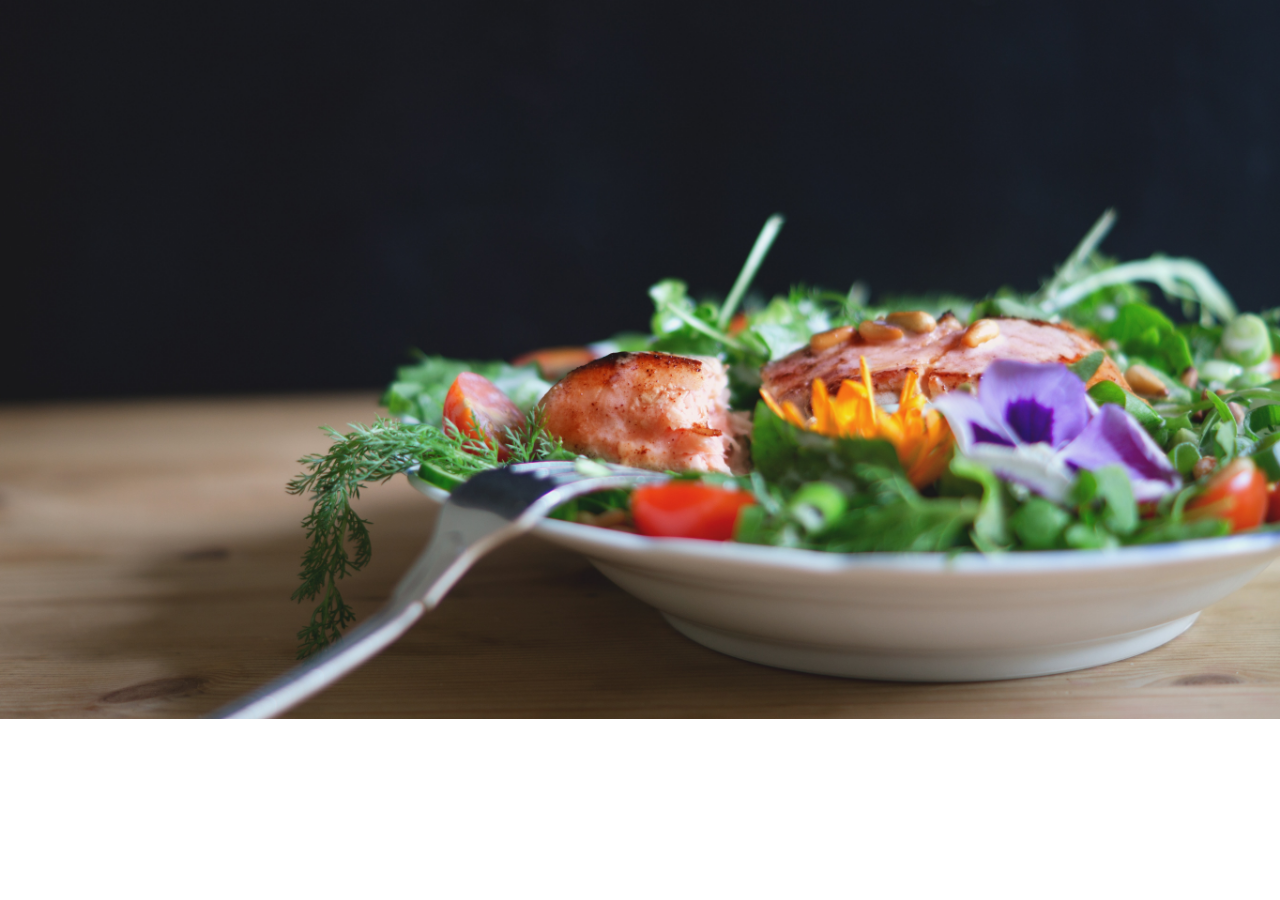
==== index/index.html @ 81f65cd8 "2 commit" ====
<!DOCTYPE html>
<html>
<head>
	<link rel="stylesheet" type="text/css" href="index.css">
	<meta charset="utf-8">
	<title>Kotegro Food</title>
</head>
<body>

<!-- HEADER -->

	<div class="header">
		<div class="topb-bar">
			<div class="container">
				
			</div>
		</div>
	</div>

<!-- END HEADER -->

<!-- INTRO -->

	<div class="intro">
		<img src="../images/intro.jpg">
	</div>

<!-- END INTRO -->

</body>
</html>
---- index/index.css ----
html, body {
	padding: 0;
	margin: 0;
	font-family: Montserrat;
}

.container {
	width: 1000px;
	height: auto;
	margin: 0 auto 0 auto;
	padding: 0;
}




/* HEADER */

.navigation {
	background-color: #f8f8f8;
	height: 85px;
	width: 100%;
}


/* END HEADER */

/* INTRO */

.intro {
	margin: 0 auto 0 auto;
	padding: 0;
}

.intro img {
	margin: 0 auto 0 auto;
	padding: 0;
	width: 100%;
}

/* END INTRO */
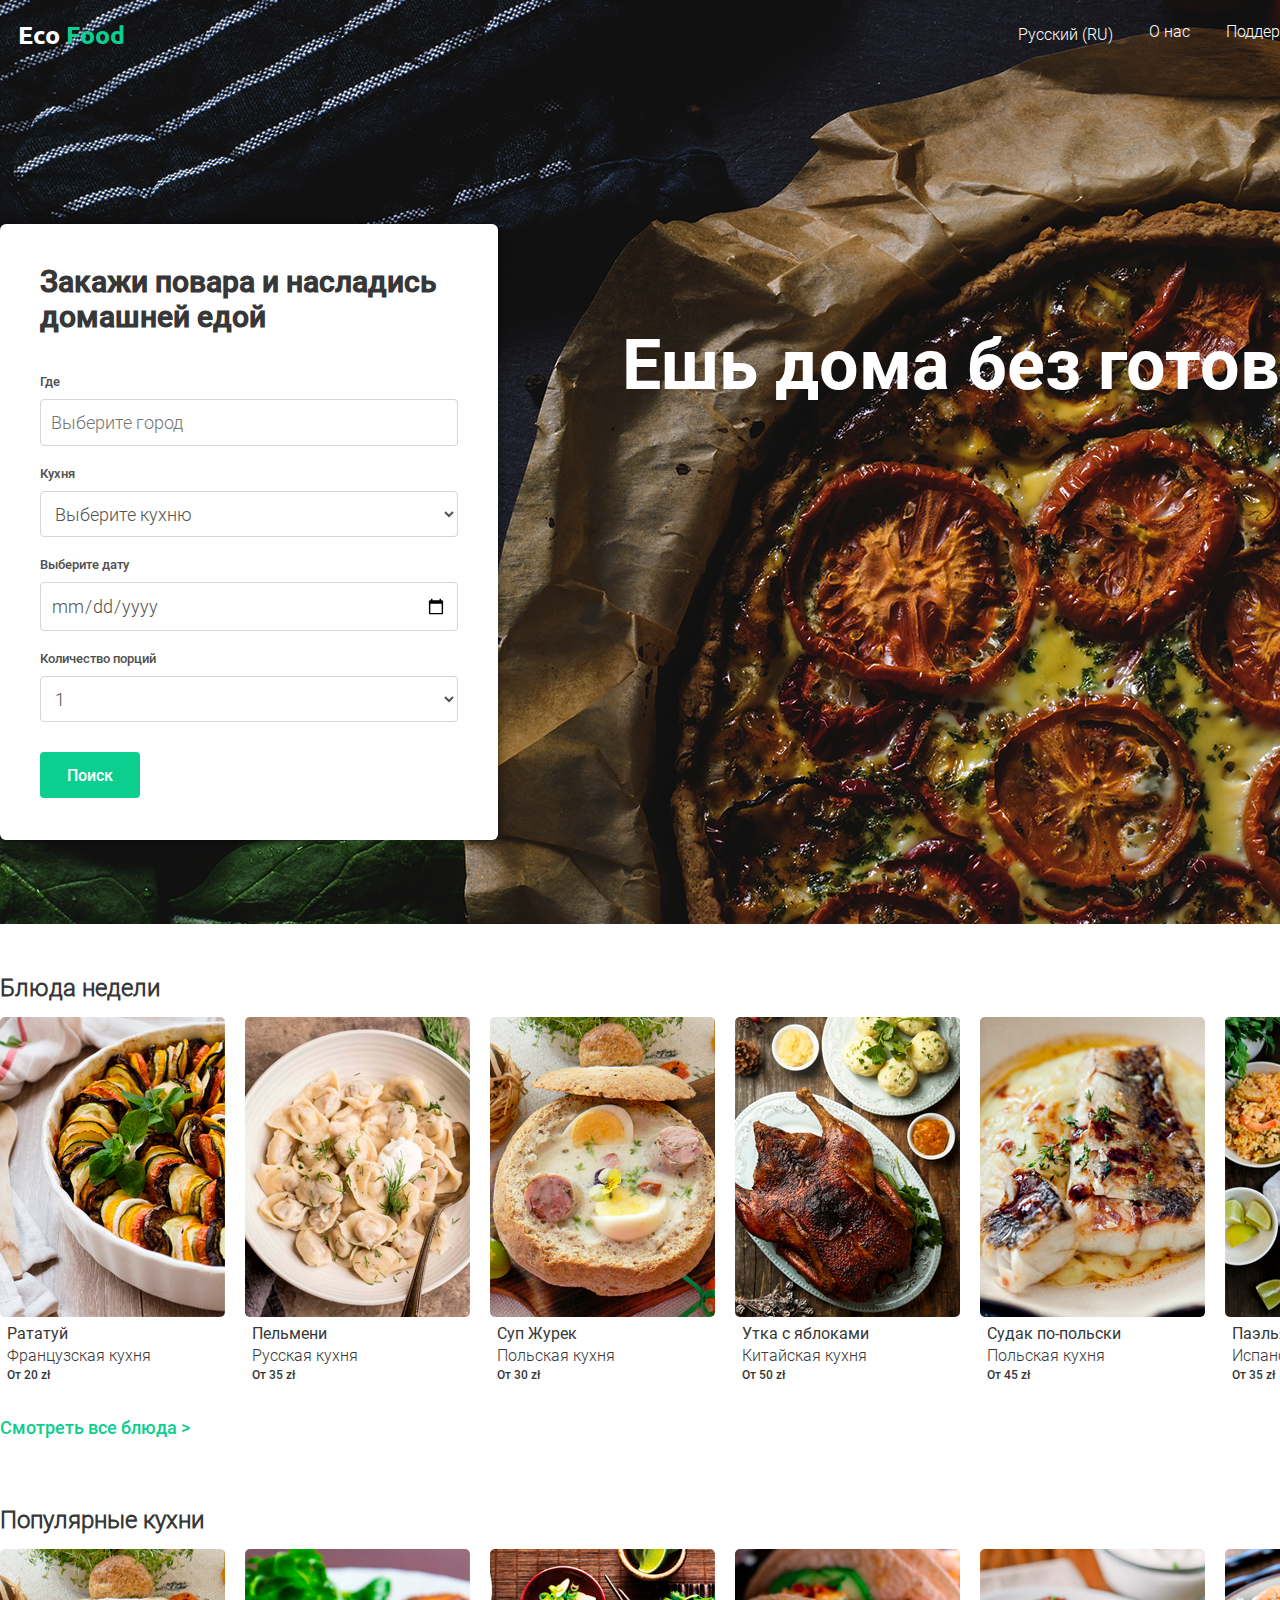
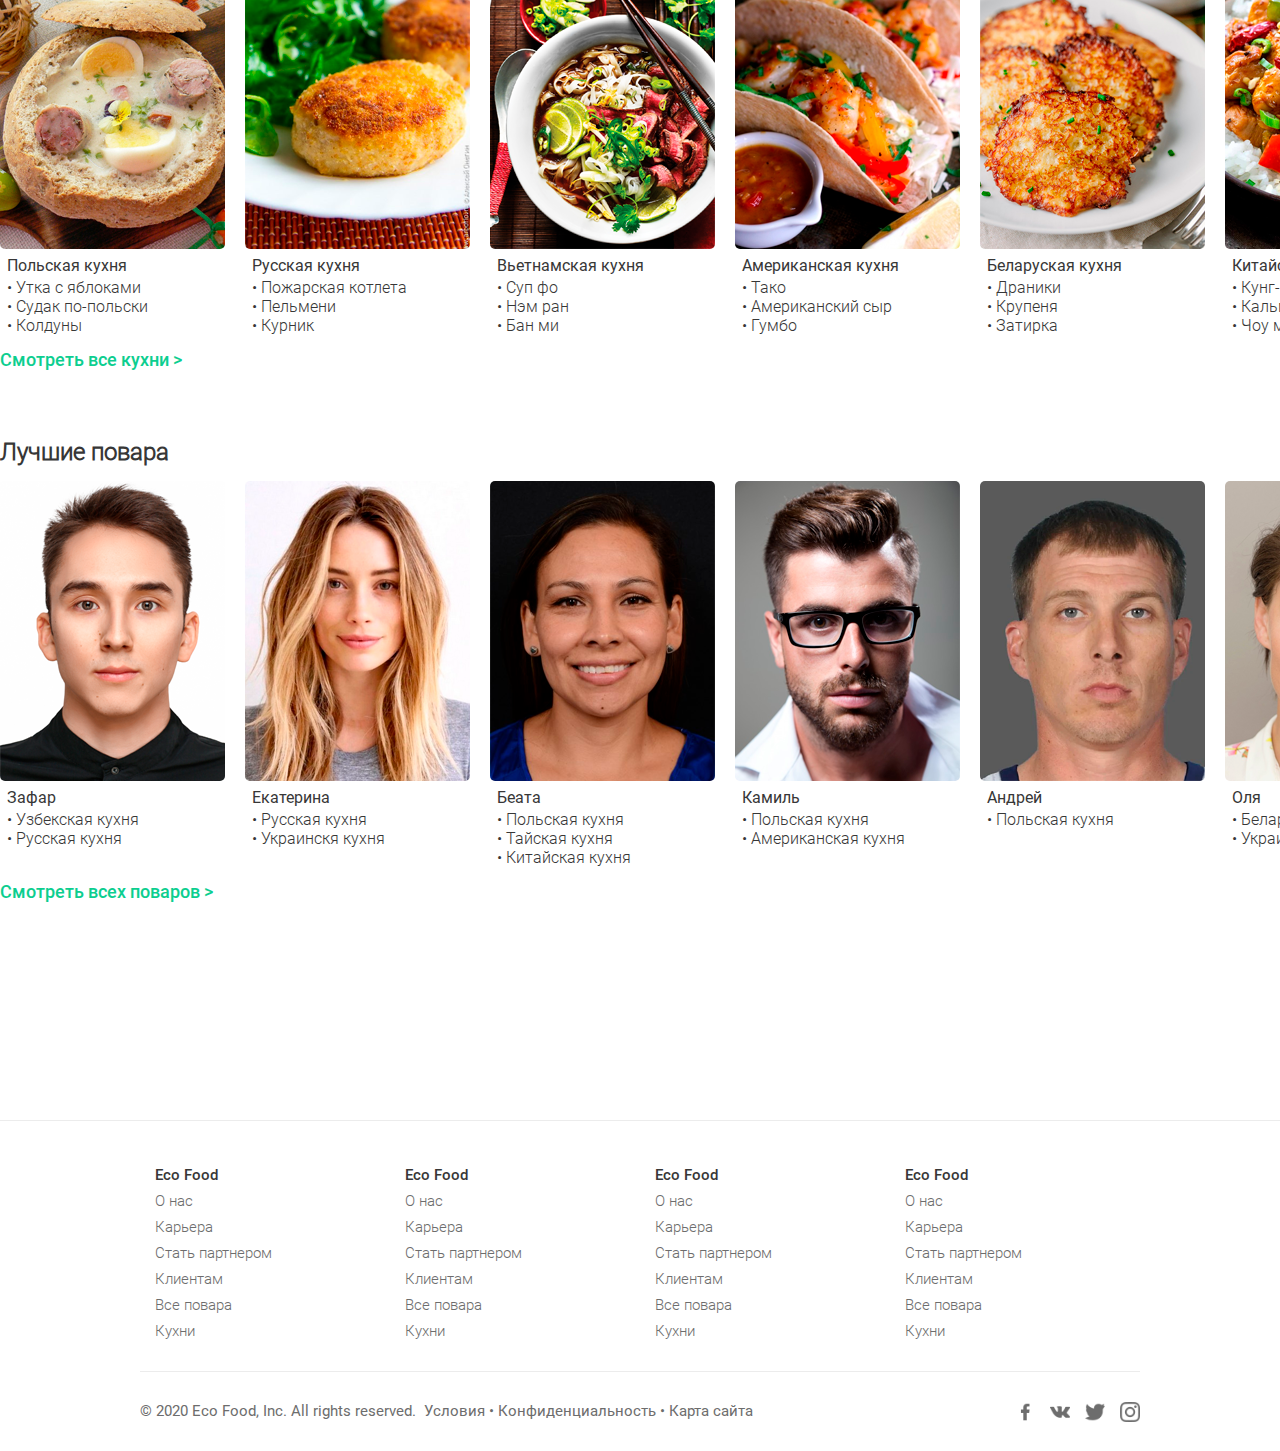
==== commit 1fc97485: "bla-bla-bla" ====
--- a/index/index.html
+++ b/index/index.html
@@ -2,30 +2,441 @@
 <html>
 <head>
 	<link rel="stylesheet" type="text/css" href="index.css">
+	<link href="https://fonts.googleapis.com/css?family=Ubuntu&display=swap" rel="stylesheet">
+	<link rel="shortcut icon" href="../images/favicon.ico" type="image/x-icon">
 	<meta charset="utf-8">
-	<title>Kotegro Food</title>
+	<title>Eco Food</title>
 </head>
 <body>
 
-<!-- HEADER -->
-
-	<div class="header">
-		<div class="topb-bar">
-			<div class="container">
-				
+
+	<div class="intro"></div>
+	<div class="container">
+		<div class="nav">
+			<h2 class="logo"><a href="../index/index.html"><span class="logo-1">Eco</span> <span class="logo-2">Food</span></a></h2>
+			<h4><a href="#openModalLogIn">Войти</a></h4>
+			<h4><a href="#openModalSingUp">Зарегистрироваться</a></h4>
+			<h4><a href="../contact/contact.html">Поддержка</a></h4>
+			<h4><a href="../ubout-us/about-us/html">О нас</a></h4>
+			<div class="dropdown">
+			    <a href="#" class="dropbtn">Русский (RU)</a>
+			    <div class="dropdown-content">
+			    <a href="about-us.html">Polski (PL)</a>
+			    </div>
 			</div>
 		</div>
 	</div>
 
-<!-- END HEADER -->
-
-<!-- INTRO -->
-
-	<div class="intro">
-		<img src="../images/intro.jpg">
+	<div id="openModalSingUp" class="modal">
+      <div class="modal-dialog">
+        <div class="modal-content">
+          <div class="modal-header">
+            <h3 class="modal-title">Зарегистрируйтесь по электронной почте</h3>
+            <a href="#close" title="Close" class="close">×</a>
+          </div>
+          <div class="modal-body">
+            <form>
+            	<div class="modal-form">
+            		<input class="e-mail" type="email" name="login" placeholder="Электронный адресс">
+            		<input class="name" type="text" name="name" placeholder="Имя">
+            		<input class="surname" type="text" name="surname"  placeholder="Фамилия">
+            		<input class="password" type="password" name="password" placeholder="Придумайте пароль">
+            		<p class="mailing">Eco Food будет отправлять вам по электронной почте эксклюзивные предложения, идеи, акции и обновления правил. Вы можете отказаться от них в настройках аккаунта или непосредственно в маркетинговом уведомлении.</p>
+            		<label class="form-checkbox">
+					    <input type="checkbox" checked="checked">
+					    <span class="checkmark"></span>
+					</label>
+					<p class="checkbox-text">Я не хочу получать рекламные сообщения от Eco Food.</p>
+            		<a href="#"><p><input class="submit" type="submit" value="Регистрация"></p></a>
+            		<p class="registration-login">У вас уже есть аккаунт?&nbsp;&nbsp;<span><a href="#openModalLogIn">Войти</a></span></p>
+            	</div>
+            </form>
+          </div>
+        </div>
+      </div>
+    </div>
+
+  <script>
+    document.addEventListener("DOMContentLoaded", function () {
+      var scrollbar = document.body.clientWidth - window.innerWidth + 'px';
+      console.log(scrollbar);
+      document.querySelector('[href="#openModalSingUp"]').addEventListener('click', function () {
+        document.body.style.overflow = 'hidden';
+        document.querySelector('#openModalSingUp').style.marginLeft = scrollbar;
+      });
+      document.querySelector('[href="#close"]').addEventListener('click', function () {
+        document.body.style.overflow = 'visible';
+        document.querySelector('#openModalSingUp').style.marginLeft = '0px';
+      });
+    });
+
+    document.addEventListener('click', function (e) {
+  if (location.hash === '#openModalSingUp') {
+    if (!e.target.closest('.modal-dialog')) {
+      location.hash = '#close';
+    }
+  }
+});
+  </script>
+
+
+  <div id="openModalLogIn" class="modal">
+      <div class="modal-dialog">
+        <div class="modal-content">
+          <div class="modal-header">
+            <h3 class="modal-title">Войдите с помощью электронной почты</h3>
+            <a href="#close" title="Close" class="close">×</a>
+          </div>
+          <div class="modal-body">
+            <form>
+            	<div class="modal-form">
+            		<input class="e-mail" type="email" name="login" placeholder="Электронный адресс">
+            		<input class="password" type="password" name="password" placeholder="Пароль">
+            		<label class="form-checkbox">
+					    <input type="checkbox" checked="checked">
+					    <span class="checkmark"></span>
+					</label>
+					<p class="checkbox-text">Запомнить меня</p>
+            		<a href="#"><p><input class="submit" type="submit" value="Войти"></p></a>
+            		<p class="registration-login">У вас нет аккаунта?&nbsp;&nbsp;<span><a href="#openModalSingUp">Зарегистрироваться</a></span></p>
+            	</div>
+            </form>
+          </div>
+        </div>
+      </div>
+    </div>
+
+  <script>
+    document.addEventListener("DOMContentLoaded", function () {
+      var scrollbar = document.body.clientWidth - window.innerWidth + 'px';
+      console.log(scrollbar);
+      document.querySelector('[href="#openModalLogIn"]').addEventListener('click', function () {
+        document.body.style.overflow = 'hidden';
+        document.querySelector('#openModalLogIn').style.marginLeft = scrollbar;
+      });
+      document.querySelector('[href="#close"]').addEventListener('click', function () {
+        document.body.style.overflow = 'visible';
+        document.querySelector('#openModalLogIn').style.marginLeft = '0px';
+      });
+    });
+
+    document.addEventListener('click', function (e) {
+  if (location.hash === '#openModalLogIn') {
+    if (!e.target.closest('.modal-dialog')) {
+      location.hash = '#close';
+    }
+  }
+});
+  </script>
+	
+	<div class="container-2">
+		<div class="search">
+			<div class="search-title">
+				<h2>Закажи повара и насладись домашней едой</h2>
+				<form>
+					<div class="search-form">
+						<p>Где</p>
+						<input class="where" type="text" placeholder="Выберите город">
+						<p>Кухня</p>
+						<select class="kitchen">
+							<option>Выберите кухню</option>
+						    <option>Абхазская</option>
+						    <option>Австралийская</option>
+						    <option>Австрийская</option>
+						    <option>Азербаджанская</option>
+						    <option>Алтайская</option>
+						    <option>Американская</option>
+						    <option>Английская</option>
+						    <option>Арабская</option>
+						    <option>Аргентийская</option>
+						    <option>Армянская</option>
+						    <option>Афганская</option>
+						    <option>Башкирская</option>
+						    <option>Беларуская</option>
+						    <option>Бельгийская</option>
+						    <option>Болгарская</option>
+						    <option>Бразильская</option>
+						    <option>Бурятская</option>
+						    <option>Венгерская</option>
+						    <option>Венесуэльская</option>
+						    <option>Вьетнамская</option>
+						    <option>Греческая</option>
+						    <option>Грузинская</option>
+						    <option>Датская</option>
+						    <option>Еврейская</option>
+						    <option>Египетская</option>
+						    <option>Израильская</option>
+						    <option>Индийская</option>
+						    <option>Индонезийская</option>
+						    <option>Иранская</option>
+						    <option>Ипландская</option>
+						    <option>Исландская</option>
+						    <option>Испанская</option>
+						    <option>Итальянская</option>
+						    <option>Казахская</option>
+						    <option>Калмыцкая</option>
+						    <option>Кипрская</option>
+						    <option>Киргизская</option>
+						    <option>Китайская</option>
+						    <option>Корейская</option>
+						    <option>Крымско-татарская</option>
+						    <option>Латышская</option>
+						    <option>Литовская</option>
+						    <option>Мальтийская</option>
+						    <option>Мексиканская</option>
+						    <option>Молдавская</option>
+						    <option>Монгольская</option>
+						    <option>Немецкая</option>
+						    <option>Нидерландская</option>
+						    <option>Новозеландская</option>
+						    <option>Норвежская</option>
+						    <option>Польская</option>
+						    <option>Португальская</option>
+						    <option>Румынская</option>
+						    <option>Русская</option>
+						    <option>Сербская</option>
+						    <option>Словацкая</option>
+						    <option>Словенская</option>
+						    <option>Таджикская</option>
+						    <option>Татарская</option>
+						    <option>Тувинская</option>
+						    <option>Турецкаая</option>
+						    <option>Узбекская</option>
+						    <option>Уйгурская</option>
+						    <option>Украинская</option>
+						    <option>Финская</option>
+						    <option>Французская</option>
+						    <option>Чешская</option>
+						    <option>Чувашская</option>
+						    <option>шведская</option>
+						    <option>Швейцарская</option>
+						    <option>Эстонская</option>
+						    <option>Якутская</option>
+						    <option>Японская</option>
+						</select>
+						<p>Выберите дату</p>
+						<input class="date" type="date" name="calendar">
+						<p>Количество порций</p>
+						<select class="number">
+					        <option value="1">1</option>
+					        <option value="2">2</option>
+					        <option value="3">3</option>
+					        <option value="4">4</option>
+					        <option value="5">5</option>
+					        <option value="6">6</option>
+					        <option value="7">7</option>
+					        <option value="8">8</option>
+					        <option value="9">9</option>
+					        <option value="10+">10+</option>
+					    </select>
+					    <a href="index.html"><p><input class="submit" type="submit" value="Поиск"></p></a>
+					</div>
+				</form>
+			</div>
+		</div>
+		<div class="title">
+			<h1><a href="index.html">Ешь дома без готовки!</a></h1>
+		</div>
+
+
+		<div class="top-dishes">
+			<h2>Блюда недели</h2>
+			<a href="index.html">
+				<div class="dish-1">
+					<img src="../images/top-dishes/ratatouille.png">
+					<p class="dish-title">Рататуй</p>
+					<p class="dish-list">Французская кухня</p>
+					<h4>От 20 zł</h4>
+				</div>
+			</a>
+			<a href="index.html">
+				<div class="dish-2">
+					<img src="../images/top-dishes/dumplings.png">
+					<p class="dish-title">Пельмени</p>
+					<p class="dish-list">Русская кухня</p>
+					<h4>От 35 zł</h4>
+				</div>
+			</a>
+			<a href="index.html">
+				<div class="dish-3">
+					<img src="../images/top-dishes/zurek.png">
+					<p class="dish-title">Суп Журек</p>
+					<p class="dish-list">Польская кухня</p>
+					<h4>От 30 zł</h4>
+				</div>
+			</a>
+			<a href="index.html">
+				<div class="dish-4">
+					<img src="../images/top-dishes/duck-with-apples.png">
+					<p class="dish-title">Утка с яблоками</p>
+					<p class="dish-list">Китайская кухня</p>
+					<h4>От 50 zł</h4>
+				</div>
+			</a>
+			<a href="index.html">
+				<div class="dish-5">
+					<img src="../images/top-dishes/zander-in-polish.png">
+					<p class="dish-title">Судак по-польски</p>
+					<p class="dish-list">Польская кухня</p>
+					<h4>От 45 zł</h4>
+				</div>
+			</a>
+			<a href="index.html">
+				<div class="dish-6">
+					<img src="../images/top-dishes/paella.png">
+					<p class="dish-title">Паэлья</p>
+					<p class="dish-list">Испанская кухня</p>
+					<h4>От 35 zł</h4>
+				</div>
+			</a>
+			<a href="index.html"><h3>Смотреть все блюда <span>&gt;</span></h3></a>
+		</div>
+
+
+		<div class="popular-cuisines">
+			<h2>Популярные кухни</h2>
+			<a href="index.html">
+				<div class="polish-kitchen">
+					<img src="../images/popular-cuisines/zurek.png">
+					<p class="kitchen-title">Польская кухня</p>
+					<p class="kitchen-list">&bull; Утка с яблоками<br>&bull; Судак по-польски<br>&bull; Колдуны</p>
+				</div>
+			</a>
+			<a href="index.html">
+				<div class="russian-kitchen">
+					<img src="../images/popular-cuisines/kotleta.png">
+					<p class="kitchen-title">Русская кухня</p>
+					<p class="kitchen-list">&bull; Пожарская котлета<br>&bull; Пельмени<br>&bull; Курник</p>
+				</div>
+			</a>
+			<a href="index.html">
+				<div class="vietnamese-kitchen">
+					<img src="../images/popular-cuisines/pho.png">
+					<p class="kitchen-title">Вьетнамская кухня</p>
+					<p class="kitchen-list">&bull; Суп фо<br>&bull; Нэм ран<br>&bull; Бан ми</p>
+				</div>
+			</a>
+			<a href="index.html">
+				<div class="amerikan-kitchen">
+					<img src="../images/popular-cuisines/taco.png">
+					<p class="kitchen-title">Американская кухня</p>
+					<p class="kitchen-list">&bull; Тако<br>&bull; Американский сыр<br>&bull; Гумбо</p>
+				</div>
+			</a>
+			<a href="index.html">
+				<div class="belarusian-kitchen">
+					<img src="../images/popular-cuisines/draniki.png">
+					<p class="kitchen-title">Беларуская кухня</p>
+					<p class="kitchen-list">&bull; Драники<br>&bull; Крупеня<br>&bull; Затирка</p>
+				</div>
+			</a>
+			<a href="index.html">
+				<div class="chinese-kitchen">
+					<img src="../images/popular-cuisines/kung-pao.png">
+					<p class="kitchen-title">Китайская кухня</p>
+					<p class="kitchen-list">&bull; Кунг-Пао<br>&bull; Кальмары по-китайски<br>&bull; Чоу мейн</p>
+				</div>
+			</a>
+			<a href="index.html"><h3>Смотреть все кухни <span>&gt;</span></h3></a>
+		</div>
+
+		<div class="top-cooks">
+			<h2>Лучшие повара</h2>
+			<a href="index.html">
+				<div class="zafar">
+					<img src="../images/top-cooks/zafar.png">
+					<p class="cooks-title">Зафар</p>
+					<p class="cooks-list">&bull; Узбекская кухня<br>&bull; Русская кухня<br></p>
+				</div>
+			</a>
+			<a href="index.html">
+				<div class="katarzyna">
+					<img src="../images/top-cooks/katarzyna.png">
+					<p class="cooks-title">Екатерина</p>
+					<p class="cooks-list">&bull; Русская кухня<br>&bull; Украинскя кухня<br></p>
+				</div>
+			</a>
+			<a href="index.html">
+				<div class="beata">
+					<img src="../images/top-cooks/beata.png">
+					<p class="cooks-title">Беата</p>
+					<p class="cooks-list">&bull; Польская кухня<br>&bull; Тайская кухня<br>&bull; Китайская кухня</p>
+				</div>
+			</a>
+			<a href="index.html">
+				<div class="kamil">
+					<img src="../images/top-cooks/kamil.png">
+					<p class="cooks-title">Камиль</p>
+					<p class="cooks-list">&bull; Польская кухня<br>&bull; Американская кухня<br></p>
+				</div>
+			</a>
+			<a href="index.html">
+				<div class="andrzej">
+					<img src="../images/top-cooks/andrzej.png">
+					<p class="cooks-title">Андрей</p>
+					<p class="cooks-list">&bull; Польская кухня</p>
+				</div>
+			</a>
+			<a href="index.html">
+				<div class="ola">
+					<img src="../images/top-cooks/ola.png">
+					<p class="cooks-title">Оля</p>
+					<p class="cooks-list">&bull; Беларуская кухня<br>&bull; Украинская кухня</p>
+				</div>
+			</a>
+			<a href="index.html"><h3>Смотреть всех поваров <span>&gt;</span></h3></a>
+		</div>
+
 	</div>
 
-<!-- END INTRO -->
+		<div class="footer">
+			<div class="container-3">
+				<div class="footer-1">
+					<h3>Eco Food</h3>
+					<a href="index.html"><p>О нас</p></a>
+					<a href="index.html"><p>Карьера</p></a>
+					<a href="index.html"><p>Стать партнером</p></a>
+					<a href="index.html"><p>Клиентам</p></a>
+					<a href="index.html"><p>Все повара</p></a>
+					<a href="index.html"><p>Кухни</p></a>
+				</div>
+				<div class="footer-2">
+					<h3>Eco Food</h3>
+					<a href="index.html"><p>О нас</p></a>
+					<a href="index.html"><p>Карьера</p></a>
+					<a href="index.html"><p>Стать партнером</p></a>
+					<a href="index.html"><p>Клиентам</p></a>
+					<a href="index.html"><p>Все повара</p></a>
+					<a href="index.html"><p>Кухни</p></a>
+				</div>
+				<div class="footer-3">
+					<h3>Eco Food</h3>
+					<a href="index.html"><p>О нас</p></a>
+					<a href="index.html"><p>Карьера</p></a>
+					<a href="index.html"><p>Стать партнером</p></a>
+					<a href="index.html"><p>Клиентам</p></a>
+					<a href="index.html"><p>Все повара</p></a>
+					<a href="index.html"><p>Кухни</p></a>
+				</div>
+				<div class="footer-4">
+					<h3>Eco Food</h3>
+					<a href="index.html"><p>О нас</p></a>
+					<a href="index.html"><p>Карьера</p></a>
+					<a href="index.html"><p>Стать партнером</p></a>
+					<a href="index.html"><p>Клиентам</p></a>
+					<a href="index.html"><p>Все повара</p></a>
+					<a href="index.html"><p>Кухни</p></a>
+				</div>
+				<div class="footer-border"></div>
+				<div class="footer-bottom">
+					<h4>&copy; 2020 Eco Food, Inc. All rights reserved.&nbsp;&nbsp;<a href="index.html">Условия</a> &bull; <a href="index.html">Конфиденциальность</a> &bull; <a href="index.html">Карта сайта</a></h4>
+					<a href="https://www.instagram.com/" target="_blank"><img src="../images/social-media/instagram.png"></a>
+					<a href="https://www.twitter.com/" target="_blank"><img src="../images/social-media/twitter.png"></a>
+					<a href="https://www.vk.com/" target="_blank"><img src="../images/social-media/vk.png"></a>
+					<a href="https://www.facebook.com/" target="_blank"><img src="../images/social-media/facebook.png"></a>
+				</div>
+			</div>
+		</div>
 
 </body>
 </html>--- a/index/index.css
+++ b/index/index.css
@@ -1,41 +1,1250 @@
+@font-face {
+    font-family: Roboto-Black;
+    src: url(../fonts/Roboto/Roboto-Black.ttf); 
+}
+
+@font-face {
+	font-family: Roboto-BlackItalic;
+    src: url(../fonts/Roboto/Roboto-BlackItalic.ttf);
+}
+
+@font-face {
+	font-family: Roboto-Bold;
+    src: url(../fonts/Roboto/Roboto-Bold.ttf);
+}
+
+@font-face {
+}
+
+@font-face {
+	font-family: Roboto-BoldItalic;
+    src: url(../fonts/Roboto/Roboto-BoldItalic.ttf);
+}
+
+@font-face {
+	font-family: Roboto-Italic;
+    src: url(../fonts/Roboto/Roboto-Italic.ttf);
+}
+
+@font-face {
+	font-family: Roboto-Light;
+    src: url(../fonts/Roboto/Roboto-Light.ttf);
+}
+
+@font-face {
+	font-family: Roboto-LightItalic;
+    src: url(../fonts/Roboto/Roboto-LightItalic.ttf);
+}
+
+@font-face {
+	font-family: Roboto-Medium;
+    src: url(../fonts/Roboto/Roboto-Medium.ttf);
+}
+
+@font-face {
+	font-family: Roboto-MediumItalic;
+    src: url(../fonts/Roboto/Roboto-MediumItalic.ttf);
+}
+
+@font-face {
+	font-family: Roboto-Regular;
+    src: url(../fonts/Roboto/Roboto-Regular.ttf);
+}
+
+@font-face {
+	font-family: Roboto-Thin;
+    src: url(../fonts/Roboto/Roboto-Thin.ttf);
+}
+
+@font-face {
+	font-family: Roboto-ThinItalic;
+    src: url(../fonts/Roboto/Roboto-ThinItalic.ttf);
+}
+
+
+
 html, body {
 	padding: 0;
 	margin: 0;
-	font-family: Montserrat;
+	font-family: Roboto-Light;
 }
 
 .container {
+	width: 1600px;
+	height: auto;
+	margin: 0 auto 0 auto;
+	padding: 0;
+}
+
+.container-2 {
+	width: 1450px;
+	height: auto;
+	margin: 0 auto 0 auto;
+	padding: 0;
+}
+
+.container-3 {
 	width: 1000px;
 	height: auto;
 	margin: 0 auto 0 auto;
 	padding: 0;
 }
 
-
-
-
-/* HEADER */
-
-.navigation {
-	background-color: #f8f8f8;
-	height: 85px;
+.intro {
 	width: 100%;
-}
-
-
-/* END HEADER */
-
-/* INTRO */
-
-.intro {
+	height: 924px;
+	padding: 0;
+	background-image: url(../images/intro/intro.png);
+	background-repeat: no-repeat;
 	margin: 0 auto 0 auto;
-	padding: 0;
-}
-
-.intro img {
-	margin: 0 auto 0 auto;
+}
+
+.nav {
+	padding: 0 0px 0 0px;
+	width: 1600px;
+	float: left;
+	margin: -924px 0 0 0;
+	height: 80px;
+}
+
+.nav h4 {
+	color: #fff;
+	padding: 22px 18px 22px 18px;
+	margin: 0;
+	float: right;
+	font-weight: 100;
+	font-size: 16px;
+}
+
+.nav .logo {
+	padding: 18px 18px 18px 18px;
+	margin: 0;
+	float: left;
+	color: #fff;
+	font-family: 'Ubuntu', sans-serif;
+	font-size: 25px;
+}
+
+.nav .logo-2 {
+	color: #0cce8f;
+}
+
+.nav h4 a {
+	text-decoration: none;
+	color: #fff;
+}
+
+.nav h4 a:hover {
+	border-bottom: 1px solid #fff;
+	padding-bottom: 20px;
+	margin-bottom: 100%;
+}
+
+.nav h2 a {
+	text-decoration: none;
+	color: #fff;
+}
+
+.dropdown {
+	margin: 0;
+    float: right;
+    margin: 25px 0 0 0;
+}
+
+.dropbtn {
+    color: #fff;
+    padding: 0;
+    font-size: 16px;
+    cursor: pointer;
+    font-family: Roboto-Light;
+    text-decoration: none;
+	margin: 25px 18px 20px 18px;
+}
+
+.dropdown-content {
+    display: none;
+    background-color: #fff;
+    margin: 12px 0 0 -43px;
+    min-width: 160px;
+    box-shadow: 0px 8px 16px 0px rgba(0,0,0,0.2);
+    z-index: 1;
+    position: absolute;
+    border-radius: 10px;
+}
+
+.dropdown-content a {
+    color: #373737;
+    padding: 12px 16px;
+    text-decoration: none;
+    display: block;
+    text-align: center;
+}
+
+.dropdown-content a:hover {
+	background-color: #fff;
+    border-radius: 10px;
+    text-decoration: underline;
+}
+
+.dropdown:hover .dropdown-content {
+	display: block;
+}
+
+.dropdown:hover .dropbtn {
+	padding: 0 0 20px 0;
+}
+
+/* свойства модального окна по умолчанию */
+.modal {
+  position: fixed;
+  /* фиксированное положение */
+  top: 0;
+  right: 0;
+  bottom: 0;
+  left: 0;
+  background: rgba(0, 0, 0, 0.8);
+  /* цвет фона */
+  z-index: 1050;
+  opacity: 0;
+  /* по умолчанию модальное окно прозрачно */
+  transition: opacity 400ms ease-in;
+  /* анимация перехода */
+  pointer-events: none;
+  /* элемент невидим для событий мыши */
+  margin: 200px 0 0 0 0;
+}
+
+/* при отображении модального окно */
+.modal:target {
+  opacity: 1;
+  pointer-events: auto;
+  overflow-y: auto;
+}
+
+/* ширина модального окна и его отступы от экрана */
+.modal-dialog {
+  position: relative;
+  width: auto;
+}
+
+@media (min-width: 400px) {
+  .modal-dialog {
+    max-width: 560px;
+    margin: 30px auto;
+  }
+}
+
+/* свойства для блока, содержащего контент модального окна */
+#openModalSingUp .modal-content {
+   position: relative;
+   display: flex;
+   -webkit-box-orient: vertical;
+   -webkit-box-direction: normal;
+   flex-direction: column;
+   background-color: #fff;
+   background-clip: padding-box;
+   outline: 0;
+   margin: 130px 0 0 0;
+  height: 660px;
+}
+
+@media (min-width: 768px) {
+  .modal-content {
+    -webkit-box-shadow: 0 5px 15px rgba(0, 0, 0, .5);
+    box-shadow: 0 5px 15px rgba(0, 0, 0, .5);
+  }
+}
+
+/* свойства для заголовка модального окна */
+.modal-header {
+  justify-content: space-between;
+  padding: 15px;
+}
+
+.modal-title {
+  margin: 25px 0 0 0;
+  line-height: 2.5;
+  font-size: 15px;
+  font-family: Roboto-Light;
+  font-weight: 600;
+  text-align: center;
+  color: #4d4d4d;
+}
+
+/* свойства для кнопки "Закрыть" */
+.close {
+  float: right;
+  font-family: Roboto-Light;
+  font-size: 36px;
+  font-weight: 100;
+  line-height: 0;
+  color: #000;
+  text-shadow: 0 1px 0 #fff;
+  opacity: .5;
+  text-decoration: none;
+  position: absolute;
+  margin: -53px 0 0px 508px;
+}
+
+/* свойства для кнопки "Закрыть" при нахождении её в фокусе или наведении */
+.close:focus,
+.close:hover {
+  color: #000;
+  text-decoration: none;
+  cursor: pointer;
+  opacity: .75;
+}
+
+/* свойства для блока, содержащего основное содержимое окна */
+.modal-body {
+  height: 537px;
+  width: 500px;
+  margin: 0 auto;
+  border-top: 1px solid #ececec;
+}
+
+
+.modal-form .e-mail {
+  font-family: Roboto-Light;
+  width: 478px;
+  padding: 0 10px 0 10px;
+  margin: 30px 0 0 0;
+  background: #fff;
+  line-height: 40px;
+  border: 1px solid #d0d0d0;
+  border-radius: 4px;
+  font-size: 16px;
+  color: #535353;
+}
+
+.modal-form .password {
+  font-family: Roboto-Light;
+  width: 478px;
+  padding: 0 10px 0 10px;
+  margin: 20px 0 0 0;
+  background: #fff;
+  line-height: 40px;
+  border: 1px solid #d0d0d0;
+  border-radius: 4px;
+  font-size: 16px;
+  color: #535353;
+}
+
+.modal-form .name {
+  font-family: Roboto-Light;
+  width: 478px;
+  padding: 0 10px 0 10px;
+  margin: 20px 0 0 0;
+  background: #fff;
+  line-height: 40px;
+  border: 1px solid #d0d0d0;
+  border-radius: 4px;
+  font-size: 16px;
+  color: #535353;
+}
+
+.modal-form .surname {
+  font-family: Roboto-Light;
+  width: 478px;
+  padding: 0 10px 0 10px;
+  margin: 20px 0 0 0;
+  background: #fff;
+  line-height: 40px;
+  border: 1px solid #d0d0d0;
+  border-radius: 4px;
+  font-size: 16px;
+  color: #535353;
+}
+
+::-moz-placeholder {
+  color: black;
+}
+
+#openModalSingUp .modal-form input:focus {
+  border: 1px solid #0cce8f;
+}
+
+#openModalSingUp .submit {
+  font-family: Roboto-Medium;
+  display: block;
+  height: 46px;
+  width: 499px;
+  padding: 0;
+  margin: 30px 0 0 0;
+  background-color: #0cce8f;
+  border: 0px;
+  border-radius: 4px;
+  color: #fff;
+  float: left;
+  font-size: 16px;
+  cursor: pointer;
+}
+
+.mailing {
+  padding: 0;
+  margin: 20px 0 0 0;
+  float: left;
+  color: #373737;
+  font-family: Roboto-Light;
+  font-size: 14px;
+}
+
+/* The container */
+#openModalSingUp .form-checkbox {
+  display: block;
+  position: relative;
+  padding-left: 35px;
+  margin-bottom: 12px;
+  cursor: pointer;
+  font-size: 22px;
+  -webkit-user-select: none;
+  -moz-user-select: none;
+  -ms-user-select: none;
+  user-select: none;
+}
+
+/* Hide the browser's default checkbox */
+#openModalSingUp .form-checkbox input {
+  position: absolute;
+  opacity: 0;
+  cursor: pointer;
+  height: 0;
+  width: 0;
+}
+
+/* Create a custom checkbox */
+#openModalSingUp .checkmark {
+  position: absolute;
+  top: 0;
+  left: 0;
+  height: 20px;
+  width: 20px;
+  border: 1px solid #d0d0d0;
+  margin: 110px 0 0 0;
+  border-radius: 4px;
+}
+
+/* On mouse-over, add a grey background color */
+#openModalSingUp .form-checkbox:hover input ~ .checkmark {
+  background-color: #eee;
+}
+
+/* When the checkbox is checked, add a blue background */
+#openModalSingUp .form-checkbox input:checked ~ .checkmark {
+  background-color: #0cce8f;
+  border: none;
+}
+
+/* Create the checkmark/indicator (hidden when not checked) */
+#openModalSingUp .checkmark:after {
+  content: "";
+  position: absolute;
+  display: none;
+}
+
+/* Show the checkmark when checked */
+#openModalSingUp .form-checkbox input:checked ~ .checkmark:after {
+  display: block;
+}
+
+/* Style the checkmark/indicator */
+#openModalSingUp .form-checkbox .checkmark:after {
+  left: 7px;
+  top: 3px;
+  width: 3px;
+  height: 9px;
+  border: solid white;
+  border-width: 0 3px 3px 0;
+  -webkit-transform: rotate(45deg);
+  -ms-transform: rotate(45deg);
+  transform: rotate(45deg);
+}
+
+.checkbox-text {
+  padding: 0;
+  margin: 24px 0 0 30px;
+  float: left;
+  color: #373737;
+  font-family: Roboto-Light;
+  font-size: 14px;
+}
+
+.registration-login {
+  padding: 15px 0 0 0;
+  margin: 34px 0 0 0;
+  float: left;
+  color: #373737;
+  font-family: Roboto-Light;
+  font-weight: 100;
+  font-size: 16px;
+  border-top: solid 1px #ececec;
+  width: 100%;
+}
+
+.registration-login span a {
+  font-family: Roboto-Medium;
+  color: #0cb780;
+  text-decoration: none;
+}
+
+/* свойства модального окна по умолчанию */
+.modal {
+  position: fixed;
+  /* фиксированное положение */
+  top: 0;
+  right: 0;
+  bottom: 0;
+  left: 0;
+  background: rgba(0, 0, 0, 0.8);
+  /* цвет фона */
+  z-index: 1050;
+  opacity: 0;
+  /* по умолчанию модальное окно прозрачно */
+  transition: opacity 400ms ease-in;
+  /* анимация перехода */
+  pointer-events: none;
+  /* элемент невидим для событий мыши */
+  margin: 200px 0 0 0 0;
+}
+
+/* при отображении модального окно */
+.modal:target {
+  opacity: 1;
+  pointer-events: auto;
+  overflow-y: auto;
+}
+
+/* ширина модального окна и его отступы от экрана */
+.modal-dialog {
+  position: relative;
+  width: auto;
+}
+
+@media (min-width: 400px) {
+  .modal-dialog {
+  max-width: 560px;
+  margin: 30px auto;
+  }
+}
+
+/* свойства для блока, содержащего контент модального окна */
+
+#openModalLogIn .modal-content {
+  position: relative;
+  display: flex;
+  -webkit-box-orient: vertical;
+  -webkit-box-direction: normal;
+  flex-direction: column;
+  background-color: #fff;
+  background-clip: padding-box;
+  outline: 0;
+  margin: 220px 0 0 0;
+  height: 470px;
+}
+
+@media (min-width: 768px) {
+  .modal-content {
+    -webkit-box-shadow: 0 5px 15px rgba(0, 0, 0, .5);
+    box-shadow: 0 5px 15px rgba(0, 0, 0, .5);
+  }
+}
+
+/* свойства для заголовка модального окна */
+.modal-header {
+  justify-content: space-between;
+  padding: 15px;
+}
+
+.modal-title {
+  margin: 25px 0 0 0;
+  line-height: 2.5;
+  font-size: 15px;
+  font-family: Roboto-Light;
+  font-weight: 600;
+  text-align: center;
+  color: #4d4d4d;
+}
+
+/* свойства для кнопки "Закрыть" */
+.close {
+  float: right;
+  font-family: Roboto-Light;
+  font-size: 36px;
+  font-weight: 100;
+  line-height: 0;
+  color: #000;
+  text-shadow: 0 1px 0 #fff;
+  opacity: .5;
+  text-decoration: none;
+  position: absolute;
+  margin: -53px 0 0px 508px;
+}
+
+/* свойства для кнопки "Закрыть" при нахождении её в фокусе или наведении */
+.close:focus,
+.close:hover {
+  color: #000;
+  text-decoration: none;
+  cursor: pointer;
+  opacity: .75;
+}
+
+/* свойства для блока, содержащего основное содержимое окна */
+.modal-body {
+  height: 537px;
+  width: 500px;
+  margin: 0 auto;
+  border-top: 1px solid #ececec;
+}
+
+
+.modal-form .e-mail {
+  font-family: Roboto-Light;
+  width: 478px;
+  padding: 0 10px 0 10px;
+  margin: 30px 0 0 0;
+  background: #fff;
+  line-height: 40px;
+  border: 1px solid #d0d0d0;
+  border-radius: 4px;
+  font-size: 16px;
+  color: #535353;
+}
+
+.modal-form .password {
+  font-family: Roboto-Light;
+  width: 478px;
+  padding: 0 10px 0 10px;
+  margin: 20px 0 0 0;
+  background: #fff;
+  line-height: 40px;
+  border: 1px solid #d0d0d0;
+  border-radius: 4px;
+  font-size: 16px;
+  color: #535353;
+}
+
+.modal-form .name {
+  font-family: Roboto-Light;
+  width: 478px;
+  padding: 0 10px 0 10px;
+  margin: 20px 0 0 0;
+  background: #fff;
+  line-height: 40px;
+  border: 1px solid #d0d0d0;
+  border-radius: 4px;
+  font-size: 16px;
+  color: #535353;
+}
+
+.modal-form .surname {
+  font-family: Roboto-Light;
+  width: 478px;
+  padding: 0 10px 0 10px;
+  margin: 20px 0 0 0;
+  background: #fff;
+  line-height: 40px;
+  border: 1px solid #d0d0d0;
+  border-radius: 4px;
+  font-size: 16px;
+  color: #535353;
+}
+
+::-moz-placeholder {
+  color: black;
+}
+
+#openModalLogIn .modal-form input:focus {
+  border: 1px solid #0cce8f;
+}
+
+#openModalLogIn .submit {
+  font-family: Roboto-Medium;
+  display: block;
+  height: 46px;
+  width: 499px;
+  padding: 0;
+  margin: 30px 0 0 0;
+  background-color: #0cce8f;
+  border: 0px;
+  border-radius: 4px;
+  color: #fff;
+  float: left;
+  font-size: 16px;
+  cursor: pointer;
+}
+
+.mailing {
+  padding: 0;
+  margin: 20px 0 0 0;
+  float: left;
+  color: #373737;
+  font-family: Roboto-Light;
+  font-size: 14px;
+}
+
+/* The container */
+#openModalLogIn .form-checkbox {
+  display: block;
+  position: relative;
+  padding-left: 35px;
+  margin-bottom: 12px;
+  cursor: pointer;
+  font-size: 22px;
+  -webkit-user-select: none;
+  -moz-user-select: none;
+  -ms-user-select: none;
+  user-select: none;
+}
+
+/* Hide the browser's default checkbox */
+#openModalLogIn .form-checkbox input {
+  position: absolute;
+  opacity: 0;
+  cursor: pointer;
+  height: 0;
+  width: 0;
+}
+
+/* Create a custom checkbox */
+#openModalLogIn .checkmark {
+  position: absolute;
+  top: 0;
+  left: 0;
+  height: 20px;
+  width: 20px;
+  border: 1px solid #d0d0d0;
+  margin: 34px 0 0 0;
+  border-radius: 4px;
+}
+
+/* On mouse-over, add a grey background color */
+#openModalLogIn .form-checkbox:hover input ~ .checkmark {
+  background-color: #eee;
+}
+
+/* When the checkbox is checked, add a blue background */
+#openModalLogIn .form-checkbox input:checked ~ .checkmark {
+  background-color: #0cce8f;
+  border: none;
+}
+
+/* Create the checkmark/indicator (hidden when not checked) */
+#openModalLogIn .checkmark:after {
+  content: "";
+  position: absolute;
+  display: none;
+}
+
+/* Show the checkmark when checked */
+#openModalLogIn .form-checkbox input:checked ~ .checkmark:after {
+  display: block;
+}
+
+/* Style the checkmark/indicator */
+#openModalLogIn .form-checkbox .checkmark:after {
+  left: 7px;
+  top: 3px;
+  width: 3px;
+  height: 9px;
+  border: solid white;
+  border-width: 0 3px 3px 0;
+  -webkit-transform: rotate(45deg);
+  -ms-transform: rotate(45deg);
+  transform: rotate(45deg);
+}
+
+.checkbox-text {
+  padding: 0;
+  margin: 24px 0 0 30px;
+  float: left;
+  color: #373737;
+  font-family: Roboto-Light;
+  font-size: 14px;
+}
+
+.registration-login {
+  padding: 15px 0 0 0;
+  margin: 34px 0 0 0;
+  float: left;
+  color: #373737;
+  font-family: Roboto-Light;
+  font-weight: 100;
+  font-size: 16px;
+  border-top: solid 1px #ececec;
+  width: 100%;
+}
+
+.registration-login span a {
+  font-family: Roboto-Medium;
+  color: #0cb780;
+  text-decoration: none;
+}
+
+/*  content  */
+
+.search {
+	width: 498px;
+	height: 616px;
+	margin: -750px 0 0 0;
+	padding: 0;
+	float: left;
+	background-color: #fff;
+	border-radius: 6px;
+	box-shadow: 0 0 10px rgba(0,0,0,0.5);
+	font-family: Roboto-Medium;
+}
+
+.title {
+	width: 900px;
+	height: 285px;
+	margin: -750px 0 0 0;
+	padding: 0;
+	float: right;
+}
+
+.title h1 {
+	color: #fff;
+	text-align: center;
+	font-weight: 900;
+	font-size: 70px;
+	padding: 0;
+	margin: 100px 0 100px 0;
+	font-family: Roboto-Bold;
+}
+
+.title h1 a {
+	text-decoration: none;
+	color: #fff;
+}
+
+.search-title {
 	padding: 0;
 	width: 100%;
-}
-
-/* END INTRO */+	height: 20%;
+}
+
+.search-title h2 {
+	padding: 40px 40px 40px 40px;
+	margin: 0;
+	color: #373737;
+	font-size: 30px;
+}
+
+.search select option {
+	font-family: Roboto-Light !important;
+}
+
+.search-form p {
+	padding: 0;
+	margin: 0 0 10px 40px;
+	color: #4f4f4f;
+	font-size: 13px;
+	font-family: Roboto-Medium;
+}
+
+.search-form .where {
+	font-family: Roboto-Light;
+    display: block;
+    width: 396px;
+    padding: 0 10px 0 10px;
+    margin: 0 16px 20px 40px;
+    background: #fff;
+    line-height: 45px;
+    border: 1px solid #d5d5d5;
+    border-radius: 4px;
+    font-size: 18px;
+    color: #535353;
+}
+
+.search-form .kitchen {
+	font-family: Roboto-Light;
+    display: block;
+    height: 46px;
+	width: 418px;
+	padding: 0 10px 0 10px;
+	margin: 0 16px 20px 40px;
+	background: #fff;
+	line-height: 45px;
+	border: 1px solid #d5d5d5;
+	border-radius: 4px;
+	font-size: 18px;
+	color: #535353;
+	cursor: pointer;
+}
+
+.search-form .date {
+	font-family: Roboto-Light;
+    display: block;
+	width: 396px;
+	padding: 0 10px 0 10px;
+	margin: 0 16px 20px 40px;
+	background: #fff;
+	line-height: 45px;
+	border: 1px solid #d5d5d5;
+	border-radius: 4px;
+	font-size: 18px;
+	color: #535353;
+	cursor: pointer;
+}
+
+.search-form .number {
+	font-family: Roboto-Light;
+    display: block;
+    height: 46px;
+	width: 418px;
+	padding: 0 10px 0 10px;
+	margin: 0 16px 20px 40px;
+	background: #fff;
+	line-height: 45px;
+	border: 1px solid #d5d5d5;
+	border-radius: 4px;
+	font-size: 18px;
+	color: #535353;
+	cursor: pointer;
+}
+
+.submit {
+	font-family: Roboto-Medium;
+	display: block;
+	height: 46px;
+	width: 100px;
+	padding: 0;
+	margin: 10px 0 0 0;
+	background-color: #0cce8f;
+	border: 0px;
+	border-radius: 4px;
+	color: #fff;
+	float: left;
+	font-size: 16px;
+	cursor: pointer;
+}
+
+.search-form input:focus,
+.search-form select:focus {
+  border: 1px solid #0cce8f;
+}
+
+
+/*  top-dishes  */
+
+
+.top-dishes {
+	padding: 0;
+	margin: 50px 0 100px 0;
+	width: 100%;
+	height: 432px;
+}
+
+.top-dishes a {
+	color: #373737;
+}
+
+.top-dishes a h3 {
+	text-decoration: none;
+	color: #0cce8f;
+	margin: 8px 0 0 0;
+	padding: 0;
+	font-size: 18px;
+	font-weight: 100;
+	float: left;
+	font-family: Roboto-Medium;
+}
+
+.top-dishes h2 {
+	color: #373737;
+	padding: 0;
+	margin: 0 0 15px 0;
+	font-size: 24px; 
+}
+
+.top-dishes h4 {
+	padding: 0;
+	margin: 3px 0 0 7px;
+	font-family: Roboto-Medium;
+	font-weight: 100;
+	color: #373737;
+	font-size: 12px;
+}
+
+.dish-1,
+.dish-2,
+.dish-3,
+.dish-4,
+.dish-5 {
+	padding: 0;
+	margin: 0 20px 0 0;
+	width: 225px;
+	height: 392px;
+	float: left;
+}
+
+.dish-6 {
+	padding: 0;
+	width: 225px;
+	height: 392px;
+	float: left;
+}
+
+.dish-1 img, 
+.dish-2 img,
+.dish-3 img,
+.dish-4 img,
+.dish-5 img,
+.dish-6 img {
+	border-radius: 5px;
+	padding: 0;
+	margin: 0;
+}
+
+.dish-title {
+	padding: 0;
+	margin: 3px 0 0 7px;
+	font-family: Roboto-Regular;
+	font-weight: 100;
+}
+
+.dish-list {
+	padding: 0;
+	margin: 3px 0 0 7px;
+	font-family: Roboto-Light;
+	font-weight: 100;
+}
+
+
+
+/*  popular-cuisines  */
+
+
+.popular-cuisines {
+	padding: 0;
+	margin: 50px 0 100px 0;
+	width: 100%;
+	height: 432px;
+}
+
+.popular-cuisines a {
+	color: #373737;
+}
+
+.popular-cuisines a h3 {
+	text-decoration: none;
+	color: #0cce8f;
+	margin: 8px 0 0 0;
+	padding: 0;
+	font-size: 18px;
+	font-weight: 100;
+	float: left;
+	font-family: Roboto-Medium;
+}
+
+.popular-cuisines h2 {
+	color: #373737;
+	padding: 0;
+	margin: 0 0 15px 0;
+	font-size: 24px; 
+}
+
+.polish-kitchen, 
+.russian-kitchen,
+.vietnamese-kitchen,
+.amerikan-kitchen,
+.belarusian-kitchen {
+	padding: 0;
+	margin: 0 20px 0 0;
+	width: 225px;
+	height: 392px;
+	float: left;
+}
+
+.chinese-kitchen {
+	padding: 0;
+	width: 225px;
+	height: 392px;
+	float: left;
+}
+
+.polish-kitchen img, 
+.russian-kitchen img,
+.vietnamese-kitchen img,
+.amerikan-kitchen img,
+.belarusian-kitchen img,
+.chinese-kitchen img {
+	border-radius: 5px;
+	padding: 0;
+	margin: 0;
+}
+
+.kitchen-title {
+	padding: 0;
+	margin: 3px 0 0 7px;
+	font-family: Roboto-Regular;
+	font-weight: 100;
+}
+
+.kitchen-list {
+	padding: 0;
+	margin: 3px 0 0 7px;
+	font-family: Roboto-Light;
+	font-weight: 100;
+}
+
+
+
+/*  top-cooks  */
+
+
+.top-cooks {
+	padding: 0;
+	margin: 50px 0 100px 0;
+	width: 100%;
+	height: 432px;
+}
+
+.top-cooks a {
+	color: #373737;
+}
+
+.top-cooks a h3 {
+	text-decoration: none;
+	color: #0cce8f;
+	margin: 8px 0 0 0;
+	padding: 0;
+	font-size: 18px;
+	font-weight: 100;
+	float: left;
+	font-family: Roboto-Medium;
+}
+
+.top-cooks h2 {
+	color: #373737;
+	padding: 0;
+	margin: 0 0 15px 0;
+	font-size: 24px;
+}
+
+.zafar,
+.katarzyna,
+.beata,
+.kamil,
+.andrzej {
+	padding: 0;
+	margin: 0 20px 0 0;
+	width: 225px;
+	height: 392px;
+	float: left;
+}
+
+.ola {
+	padding: 0;
+	width: 225px;
+	height: 392px;
+	float: left;
+}
+
+.zafar img,
+.katarzyna img,
+.beata img,
+.kamil img,
+.andrzej img, 
+.ola img {
+	border-radius: 5px;
+	padding: 0;
+	margin: 0;
+}
+
+.cooks-title {
+	padding: 0;
+	margin: 3px 0 0 7px;
+	font-family: Roboto-Regular;
+	font-weight: 100;
+}
+
+.cooks-list {
+	padding: 0;
+	margin: 3px 0 0 7px;
+	font-family: Roboto-Light;
+	font-weight: 100;
+}
+
+
+
+/*  footer  */
+
+
+.footer {
+	padding: 0;
+	margin: 150px 0 0 0;
+	float: left;
+	width: 100%;
+	height: 330px;
+	border-top: 1px solid #ececec;
+}
+
+.footer-1,
+.footer-2,
+.footer-3,
+.footer-4 {
+	padding: 0;
+	margin: 30px 0 0 0;
+	width: 250px;
+	height: 220px;
+	float: left;
+}
+
+.footer h3 {
+	padding: 0;
+	margin: 15px 0 0 15px;
+	color: #373737;
+	font-size: 15px;
+	font-family: Roboto-Medium;
+	font-weight: 100;
+}
+
+.footer p {
+	padding: 0;
+	margin: 8px 0 0 15px;
+	color: #6d6d6d;
+	font-size: 15px;
+	font-family: Roboto-Light;
+}
+
+.footer a {
+	text-decoration: none;
+	color: #373737;
+}
+
+.footer a:hover {
+	text-decoration: underline;
+	color: #6d6d6d;
+}
+
+.footer-border {
+	width: 100%;
+	height: 1px;
+	background-color: #ececec;
+	float: left;
+	padding: 0;
+	margin: 0px 0 0 0;
+}
+
+.footer-bottom h4 {
+	float: left;
+	padding: 0;
+	margin: 30px 0 0 0;
+	color: #6d6d6d;
+	font-family: Roboto-Regular;
+	font-weight: 100;
+	font-size: 15px;
+}
+
+.footer-bottom h4 a {
+	color: #6d6d6d;
+}
+
+.footer-bottom img {
+	float: right;
+	padding: 0;
+	margin: 30px 0 0 15px;
+	width: 20px;
+}